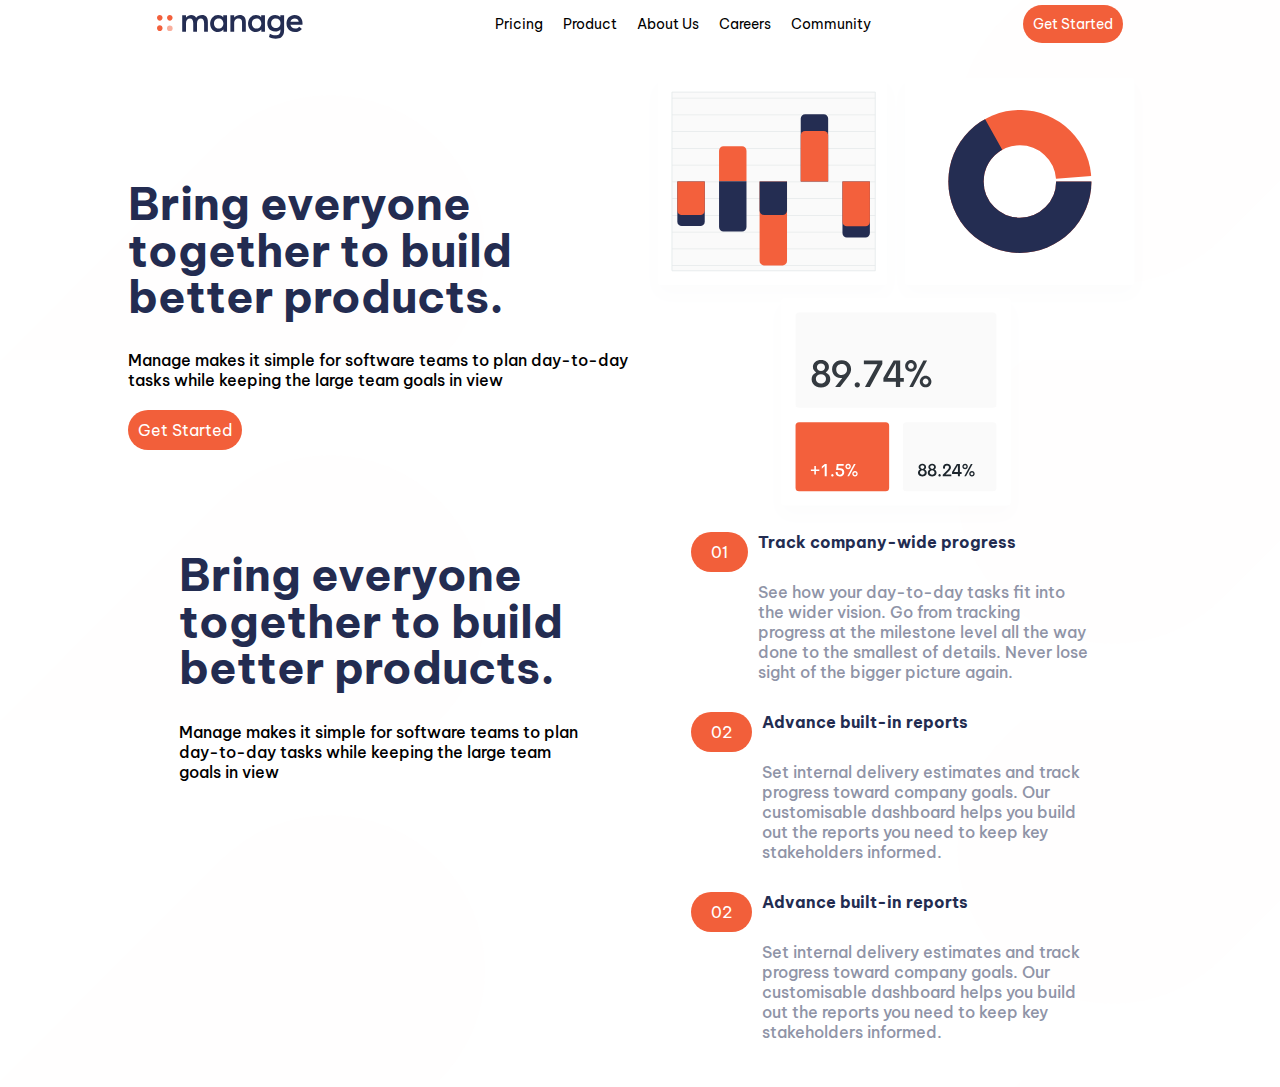
==== TrabajoOptativo/index.html @ a1556c6f "trabajo optativo" ====
<!DOCTYPE html>
<html lang="en">
  <head>
    <meta charset="UTF-8" />
    <meta http-equiv="X-UA-Compatible" content="IE=edge" />
    <meta name="viewport" content="width=device-width, initial-scale=1.0" />
    <link
      rel="stylesheet"
      href="https://use.fontawesome.com/releases/v5.15.3/css/all.css"
      integrity="sha384-SZXxX4whJ79/gErwcOYf+zWLeJdY/qpuqC4cAa9rOGUstPomtqpuNWT9wdPEn2fk"
      crossorigin="anonymous"
    />
    <link rel="stylesheet" href="css/style.css" />
    <title>Optativo</title>
  </head>
  <body>
    <header>
      <img src="img/logo.svg" alt="Logo" />
      <nav>
        <ul>
          <li><a href="#">Pricing</a></li>
          <li><a href="#">Product</a></li>
          <li><a href="#">About Us</a></li>
          <li><a href="#">Careers</a></li>
          <li><a href="#">Community</a></li>
        </ul>
      </nav>
      <span>
        <a href="#">Get Started</a>
      </span>
    </header>
    <main>
      <section class="seccion-1">
        <section>
          <h2>Bring everyone together to build better products.</h2>
          <p>
            Manage makes it simple for software teams to plan day-to-day tasks
            while keeping the large team goals in view
          </p>
          <span>
            <a href="#">Get Started</a>
          </span>
        </section>
        <img src="img/illustration-intro.svg" />
      </section>
      <section class="seccion-2">
        <section>
          <h2>Bring everyone together to build better products.</h2>
          <p>
            Manage makes it simple for software teams to plan day-to-day tasks
            while keeping the large team goals in view
          </p>
        </section>
        <section class="seccion-2-col-1">
          <section class="item">
            <span> 01 </span>
            <section>
              <h3>Track company-wide progress</h3>
              <p>
                See how your day-to-day tasks fit into the wider vision. Go from
                tracking progress at the milestone level all the way done to the
                smallest of details. Never lose sight of the bigger picture
                again.
              </p>
            </section>
          </section>
          <section class="item">
            <span> 02 </span>
            <section>
              <h3>Advance built-in reports</h3>
              <p>
                Set internal delivery estimates and track progress toward
                company goals. Our customisable dashboard helps you build out
                the reports you need to keep key stakeholders informed.
              </p>
            </section>
          </section>
          <section class="item">
            <span> 02 </span>
            <section>
              <h3>Advance built-in reports</h3>
              <p>
                Set internal delivery estimates and track progress toward
                company goals. Our customisable dashboard helps you build out
                the reports you need to keep key stakeholders informed.
              </p>
            </section>
          </section>
        </section>
      </section>
    </main>
  </body>
</html>
---- TrabajoOptativo/css/style.css ----
@import url("https://fonts.googleapis.com/css2?family=Be+Vietnam:wght@400;500;700&display=swap");

* {
  margin: 0px;
  box-sizing: border-box;
}

:root {
  --blanco: #ffffff;
  --negro: #000000;
  --rojoBrillante: rgb(242, 95, 58);
  --azulOscuro: rgb(35, 44, 81);
  --azulGrisaceoOscuro: rgb(143, 148, 167);
  --azulMuyOscuro: rgb(29, 30, 37);
  --rojoMuyPalido: rgb(255, 239, 234);
  --varianteGrisClaro: rgb(249, 249, 249);
  --fontSize: 16px;
}

body {
  font-size: var(--fontSize);
  font-family: "Be Vietnam", sans-serif;
  background-image: url("../img/bg-simplify-section-desktop.svg");
}

header {
  position: relative;
  font-size: 0.85rem;
  display: flex;
  justify-content: space-evenly;
  justify-items: center;
  margin: 10px;
  padding: 5px;
}

header img {
  cursor: pointer;
}

header nav ul li a,
header span a {
  text-decoration: none;
  color: var(--negro);
  padding: 10px;
}

header span a {
  background-color: var(--rojoBrillante);
  color: var(--blanco);
  border-radius: 50px;
}

header nav ul li a:visited,
header span a:visited {
  text-decoration: none;
}

header span a:visited {
  color: var(--blanco);
}

header nav ul {
  display: flex;
}

header nav ul li {
  list-style: none;
}

main {
  display: flex;
  flex-direction: column;
  align-items: center;
  padding: 15px 10%;
}

main section[class="seccion-1"] {
  display: flex;
  justify-content: space-around;
  align-items: center;
}

main section[class="seccion-1"] section h2 {
  font-weight: 700;
  font-size: 2.8rem;
  line-height: 2.9rem;
  margin: 20px 0px;
  color: var(--azulOscuro);
}

main section[class="seccion-1"] section p {
  font-weight: 500;
  font-size: 1.01rem;
  margin: 30px 0px;
}

main section[class="seccion-1"] section span a {
  text-decoration: none;
  background-color: var(--rojoBrillante);
  color: var(--blanco);
  border-radius: 50px;
  padding: 10px;
}

main section[class="seccion-1"] section span a:visited {
  text-decoration: none;
  color: var(--blanco);
}

main section[class="seccion-1"] img {
  width: 50%;
}

main section[class="seccion-2"] {
  display: flex;
  justify-content: space-around;
  align-items: flex-start;
}

main section[class="seccion-2"] section {
  width: 40%;
}

main section[class="seccion-2"] section h2 {
  font-weight: 700;
  font-size: 2.8rem;
  line-height: 2.9rem;
  margin: 20px 0px;
  color: var(--azulOscuro);
}

main section[class="seccion-2"] section p {
  font-weight: 500;
  font-size: 1.01rem;
  margin: 30px 0px;
}

main
  section[class="seccion-2"]
  section[class="seccion-2-col-1"]
  section[class="item"],
main
  section[class="seccion-2"]
  section[class="seccion-2-col-1"]
  section[class="item"]
  section {
  width: 100%;
}

main
  section[class="seccion-2"]
  section[class="seccion-2-col-1"]
  section[class="item"] {
  display: flex;
  align-items: flex-start;
}

main
  section[class="seccion-2"]
  section[class="seccion-2-col-1"]
  section[class="item"]
  span {
  text-decoration: none;
  background-color: var(--rojoBrillante);
  color: var(--blanco);
  border-radius: 50px;
  padding: 10px 20px;
}

main
  section[class="seccion-2"]
  section[class="seccion-2-col-1"]
  section[class="item"]
  section {
  margin: 0px 10px;
}

main
  section[class="seccion-2"]
  section[class="seccion-2-col-1"]
  section[class="item"]
  section h3 {
  font-weight: 700;
  font-size: 1rem;
  color: var(--azulOscuro);
}

main
  section[class="seccion-2"]
  section[class="seccion-2-col-1"]
  section[class="item"]
  section p {
  color: var(--azulGrisaceoOscuro);
}
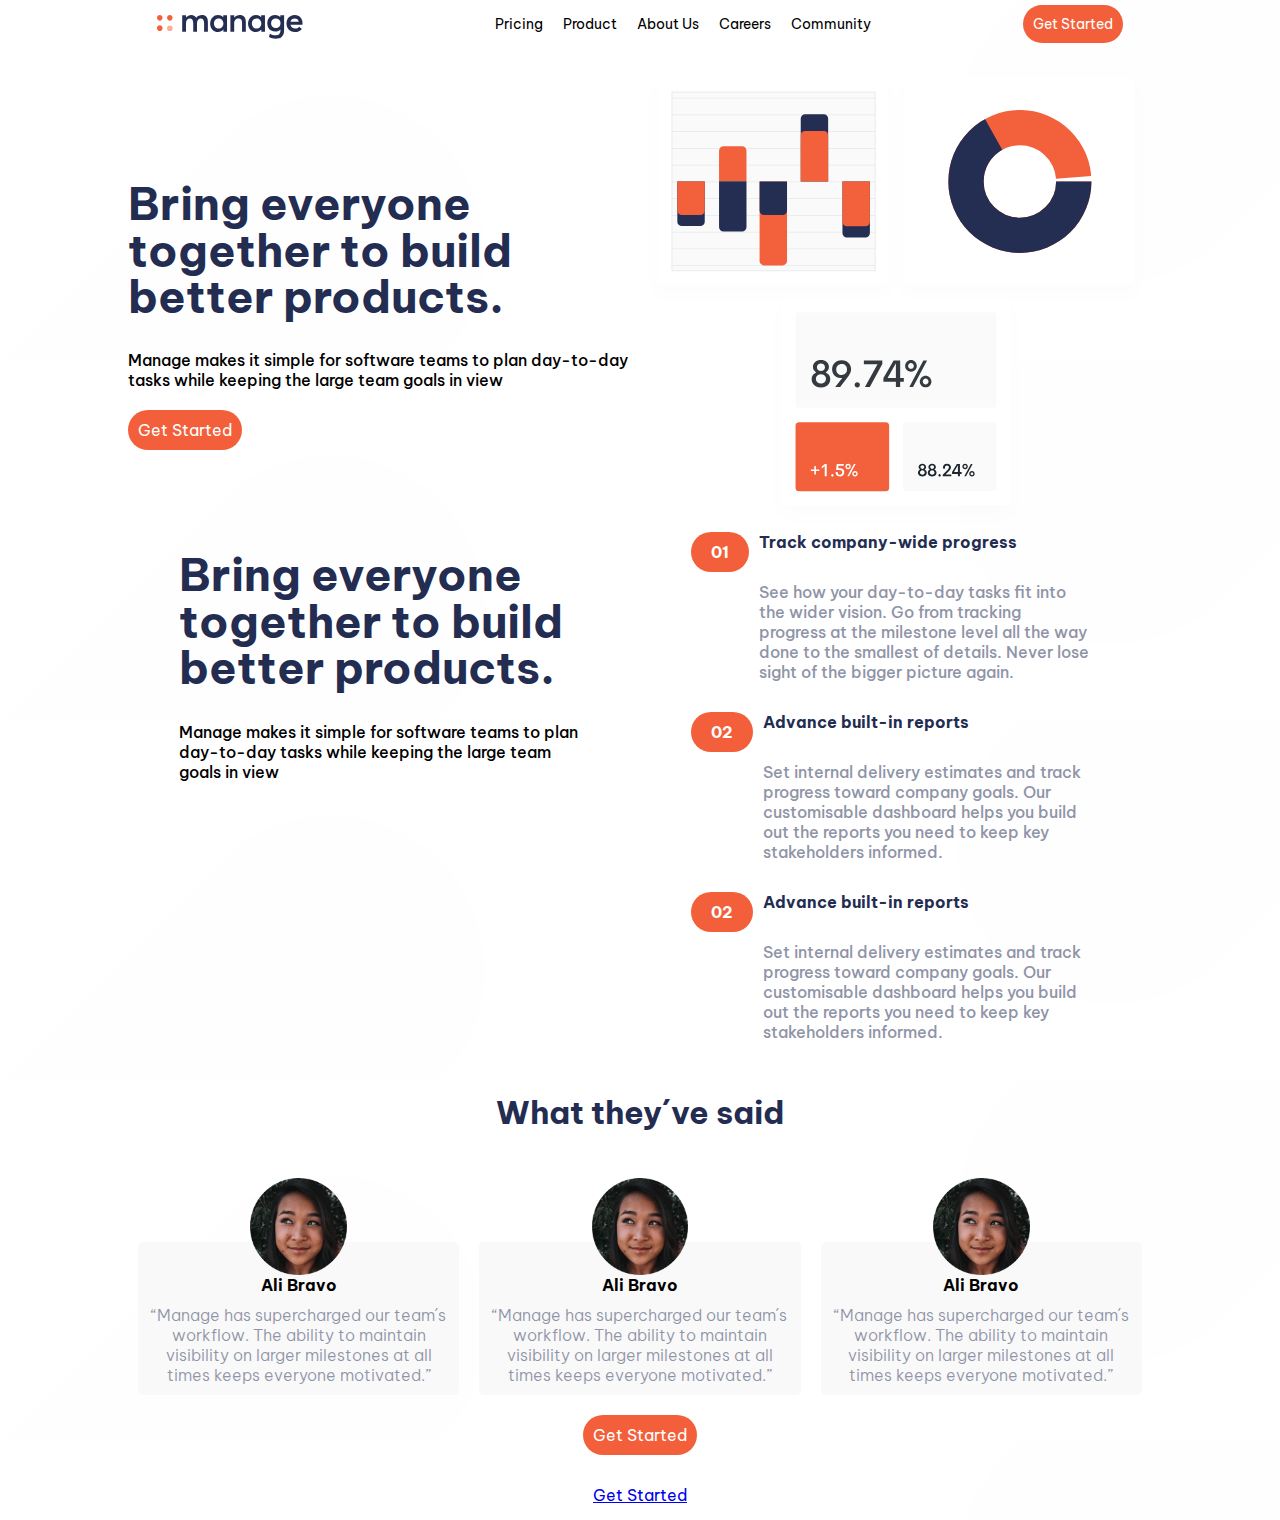
==== commit a30e3c5b: "ajustes globales" ====
--- a/TrabajoOptativo/index.html
+++ b/TrabajoOptativo/index.html
@@ -88,6 +88,47 @@
           </section>
         </section>
       </section>
+      <section class="seccion-3">
+        <h2>What they´ve said</h2>
+        <section class="tarjetas">
+          <article>
+            <img src="img/avatar-ali.png" alt="" />
+            <h4>Ali Bravo</h4>
+            <p>
+              “Manage has supercharged our team´s workflow. The ability to
+              maintain visibility on larger milestones at all times keeps
+              everyone motivated.”
+            </p>
+          </article>
+          <article>
+            <img src="img/avatar-ali.png" alt="" />
+            <h4>Ali Bravo</h4>
+            <p>
+              “Manage has supercharged our team´s workflow. The ability to
+              maintain visibility on larger milestones at all times keeps
+              everyone motivated.”
+            </p>
+          </article>
+          <article>
+            <img src="img/avatar-ali.png" alt="" />
+            <h4>Ali Bravo</h4>
+            <p>
+              “Manage has supercharged our team´s workflow. The ability to
+              maintain visibility on larger milestones at all times keeps
+              everyone motivated.”
+            </p>
+          </article>
+        </section>
+        <span>
+          <a href="#">Get Started</a>
+        </span>
+      </section>
+      <section class="seccion-4">
+        <h2></h2>
+        <span>
+          <a href="#">Get Started</a>
+        </span>
+      </section>
     </main>
   </body>
 </html>
--- a/TrabajoOptativo/css/style.css
+++ b/TrabajoOptativo/css/style.css
@@ -161,6 +161,7 @@
   section[class="item"]
   span {
   text-decoration: none;
+  font-weight: bold;
   background-color: var(--rojoBrillante);
   color: var(--blanco);
   border-radius: 50px;
@@ -179,7 +180,8 @@
   section[class="seccion-2"]
   section[class="seccion-2-col-1"]
   section[class="item"]
-  section h3 {
+  section
+  h3 {
   font-weight: 700;
   font-size: 1rem;
   color: var(--azulOscuro);
@@ -189,6 +191,67 @@
   section[class="seccion-2"]
   section[class="seccion-2-col-1"]
   section[class="item"]
-  section p {
+  section
+  p {
   color: var(--azulGrisaceoOscuro);
 }
+
+main section[class="seccion-3"] {
+  display: flex;
+  flex-direction: column;
+  align-items: center;
+  margin: 20px 0px 40px 0px;
+}
+
+main section[class="seccion-3"] h2 {
+  font-weight: 700;
+  font-size: 2rem;
+  color: var(--azulOscuro);
+  margin-bottom: 20px;
+}
+
+main section[class="seccion-3"] section[class="tarjetas"] {
+  display: flex;
+  align-items: center;
+  justify-content: space-around;
+  margin: 80px 0px 20px 0px;
+}
+
+main section[class="seccion-3"] section[class="tarjetas"] article {
+  background-color: var(--varianteGrisClaro);
+  display: flex;
+  flex-direction: column;
+  align-items: center;
+  justify-content: center;
+  padding: 20x 10px;
+  margin: 10px;
+  border-radius: 5px;
+  position: relative;
+}
+
+main section[class="seccion-3"] section[class="tarjetas"] article img {
+  display: block;
+  margin-top: -20%;
+  width: 30%;
+}
+
+main section[class="seccion-3"] section[class="tarjetas"] article p {
+  font-weight: 300;
+  font-size: 1rem;
+  text-align: center;
+  padding: 10px;
+  color: var(--azulGrisaceoOscuro);
+}
+
+main section[class="seccion-3"] span a {
+  text-decoration: none;
+  background-color: var(--rojoBrillante);
+  color: var(--blanco);
+  border-radius: 50px;
+  padding: 10px;
+}
+
+main section[class="seccion-3"] span a:visited {
+  text-decoration: none;
+  color: var(--blanco);
+}
